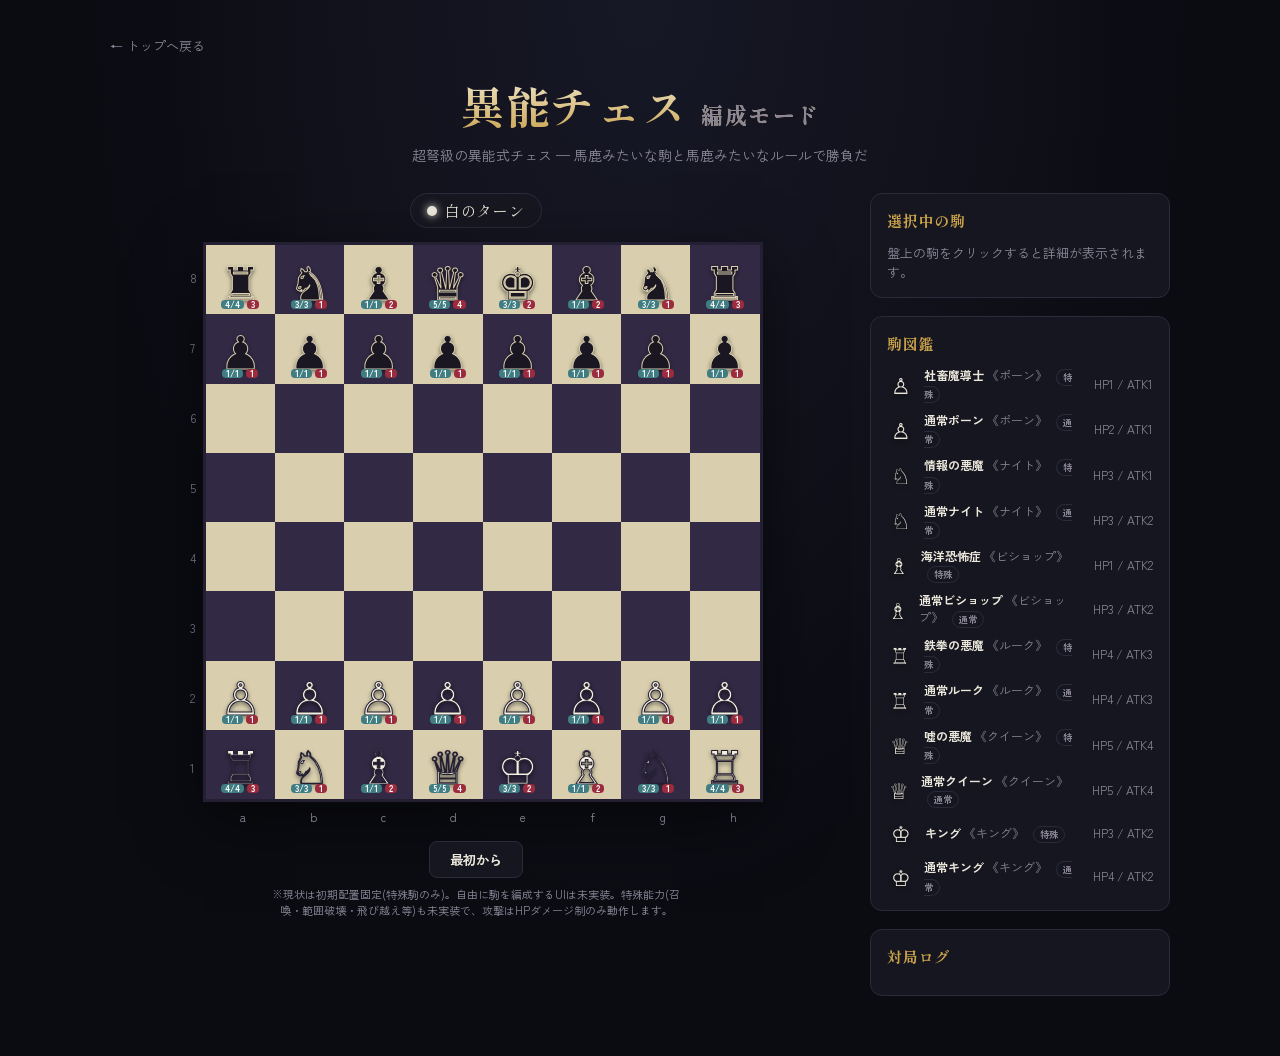
==== formation.html @ 1165e55d "Add files via upload" ====
<!DOCTYPE html>
<html lang="ja">
<head>
<meta charset="UTF-8">
<meta name="viewport" content="width=device-width, initial-scale=1.0">
<title>異能チェス - 編成モード</title>
<link rel="preconnect" href="https://fonts.googleapis.com">
<link rel="preconnect" href="https://fonts.gstatic.com" crossorigin>
<link href="https://fonts.googleapis.com/css2?family=Shippori+Mincho:wght@500;700&family=Zen+Kaku+Gothic+New:wght@400;500;700&display=swap" rel="stylesheet">
<link rel="stylesheet" href="common.css">
<link rel="stylesheet" href="board.css">
</head>
<body>
  <div class="app">
    <a class="nav-back" href="index.html">← トップへ戻る</a>

    <header class="app-header">
      <h1 class="title">異能チェス <span style="font-size: 0.5em; color: var(--text-muted);">編成モード</span></h1>
      <p class="subtitle">超弩級の異能式チェス — 馬鹿みたいな駒と馬鹿みたいなルールで勝負だ</p>
    </header>

    <main class="layout">
      <section class="board-area">
        <div class="turn-banner" id="turnBanner">
          <span class="turn-dot" id="turnDot"></span>
          <span id="turnText">白のターン</span>
        </div>

        <div class="board-wrap">
          <div class="rank-labels" id="rankLabels"></div>
          <div class="board" id="board"></div>
        </div>
        <div class="file-labels" id="fileLabels"></div>

        <div class="board-controls">
          <button id="resetBtn" class="btn">最初から</button>
          <span class="note">※現状は初期配置固定(特殊駒のみ)。自由に駒を編成するUIは未実装。特殊能力(召喚・範囲破壊・飛び越え等)も未実装で、攻撃はHPダメージ制のみ動作します。</span>
        </div>
      </section>

      <aside class="side-panel">
        <div class="panel-block" id="selectedPanel">
          <h2 class="panel-heading">選択中の駒</h2>
          <div class="empty-state" id="selectedEmpty">盤上の駒をクリックすると詳細が表示されます。</div>
          <div class="piece-detail" id="selectedDetail" hidden>
            <div class="detail-row">
              <span class="piece-glyph" id="detailGlyph"></span>
              <div>
                <div class="detail-name" id="detailName"></div>
                <div class="detail-role" id="detailRole"></div>
              </div>
            </div>
            <div class="stat-row">
              <span class="stat hp">HP <b id="detailHp"></b></span>
              <span class="stat atk">ATK <b id="detailAtk"></b></span>
              <span class="tentative-badge" id="detailTentative" hidden>ステータス仮</span>
            </div>
            <p class="ability-text" id="detailAbility"></p>
          </div>
        </div>

        <div class="panel-block">
          <h2 class="panel-heading">駒図鑑</h2>
          <ul class="roster" id="roster"></ul>
        </div>

        <div class="panel-block">
          <h2 class="panel-heading">対局ログ</h2>
          <ol class="log" id="log"></ol>
        </div>
      </aside>
    </main>
  </div>

  <script src="engine.js"></script>
</body>
</html>
---- common.css ----
/* ============================================================
   共通スタイル：全ページで読み込む。デザイントークン・基本レイアウト・
   トップページ/各モードページ共通のUI部品(ボタン、戻るリンク等)
   ============================================================ */
:root {
  --bg: #0b0c12;
  --panel: #15161f;
  --panel-border: #2a2b3a;
  --board-light: #d9cfae;
  --board-dark: #322a45;
  --board-dark-edge: #241f33;
  --accent-gold: #c9a24b;
  --accent-red: #9c2b3d;
  --accent-teal: #3f7d82;
  --text-primary: #ece7db;
  --text-muted: #8b8798;
  --font-display: "Shippori Mincho", serif;
  --font-body: "Zen Kaku Gothic New", sans-serif;
}

* { box-sizing: border-box; }

body {
  margin: 0;
  background: radial-gradient(ellipse at top, #171826 0%, var(--bg) 60%);
  color: var(--text-primary);
  font-family: var(--font-body);
  min-height: 100vh;
}

.app {
  max-width: 1100px;
  margin: 0 auto;
  padding: 32px 20px 60px;
}

.app-header {
  text-align: center;
  margin-bottom: 28px;
}

.title {
  font-family: var(--font-display);
  font-weight: 700;
  font-size: clamp(28px, 5vw, 44px);
  margin: 0 0 8px;
  letter-spacing: 0.04em;
  background: linear-gradient(180deg, #f1e9d2, var(--accent-gold));
  -webkit-background-clip: text;
  background-clip: text;
  color: transparent;
}

.subtitle {
  margin: 0;
  color: var(--text-muted);
  font-size: 14px;
}

.btn {
  font-family: var(--font-body);
  font-weight: 700;
  background: var(--panel);
  border: 1px solid var(--panel-border);
  color: var(--text-primary);
  padding: 8px 20px;
  border-radius: 8px;
  cursor: pointer;
  transition: border-color 0.15s ease;
}
.btn:hover { border-color: var(--accent-gold); }
.btn:focus-visible { outline: 2px solid var(--accent-gold); outline-offset: 2px; }

.nav-back {
  display: inline-flex;
  align-items: center;
  gap: 6px;
  font-size: 13px;
  color: var(--text-muted);
  text-decoration: none;
  margin-bottom: 18px;
  transition: color 0.15s ease;
}
.nav-back:hover { color: var(--accent-gold); }
---- board.css ----
/* ============================================================
   盤面ゲーム画面専用スタイル(編成モード等、実際に対局する画面で使用)
   common.css を先に読み込んだ上でこのファイルを読み込む想定
   ============================================================ */
.layout {
  display: grid;
  grid-template-columns: minmax(0, 1fr) 300px;
  gap: 28px;
  align-items: start;
}

.board-area {
  display: flex;
  flex-direction: column;
  align-items: center;
}

.turn-banner {
  display: flex;
  align-items: center;
  gap: 8px;
  font-family: var(--font-display);
  font-size: 15px;
  letter-spacing: 0.06em;
  margin-bottom: 14px;
  padding: 6px 16px;
  border: 1px solid var(--panel-border);
  border-radius: 999px;
  background: var(--panel);
}

.turn-dot {
  width: 10px;
  height: 10px;
  border-radius: 50%;
  background: var(--text-primary);
  box-shadow: 0 0 8px var(--text-primary);
}
.turn-dot.black { background: #1a1a22; box-shadow: 0 0 8px #000; border: 1px solid #555; }

.board-wrap {
  display: flex;
  gap: 6px;
}

.rank-labels {
  display: grid;
  grid-template-rows: repeat(8, 1fr);
  font-size: 12px;
  color: var(--text-muted);
}
.rank-labels span {
  display: flex;
  align-items: center;
  height: calc((min(72vw, 560px)) / 8);
}

.board {
  --cell: min(72vw, 560px);
  width: var(--cell);
  height: var(--cell);
  display: grid;
  grid-template-columns: repeat(8, 1fr);
  grid-template-rows: repeat(8, 1fr);
  border: 3px solid var(--board-dark-edge);
  box-shadow: 0 20px 60px rgba(0,0,0,0.5);
}

.file-labels {
  width: min(72vw, 560px);
  display: grid;
  grid-template-columns: repeat(8, 1fr);
  font-size: 12px;
  color: var(--text-muted);
  text-align: center;
  margin-top: 6px;
  margin-left: 24px;
}

.cell {
  position: relative;
  display: flex;
  align-items: center;
  justify-content: center;
  cursor: pointer;
  user-select: none;
}
.cell.light { background: var(--board-light); }
.cell.dark { background: var(--board-dark); }

.cell.selectable::after {
  content: "";
  position: absolute;
  width: 26%;
  height: 26%;
  border-radius: 50%;
  background: rgba(201, 162, 75, 0.55);
}
.cell.selectable.has-piece::after {
  width: 90%;
  height: 90%;
  border-radius: 8px;
  background: transparent;
  border: 3px solid rgba(156, 43, 61, 0.75);
}
.cell.selected { outline: 3px solid var(--accent-gold); outline-offset: -3px; }

@keyframes damagePulse {
  0% { box-shadow: inset 0 0 0 8px rgba(156, 43, 61, 0.85); }
  100% { box-shadow: inset 0 0 0 0px rgba(156, 43, 61, 0); }
}
.cell.damage-flash { animation: damagePulse 0.7s ease-out; }

.piece {
  position: relative;
  display: flex;
  flex-direction: column;
  align-items: center;
  line-height: 1;
  pointer-events: none;
}
.piece-glyph {
  font-size: min(9vw, 46px);
  filter: drop-shadow(0 2px 2px rgba(0,0,0,0.5));
}
.piece.white .piece-glyph { color: #f4efe0; -webkit-text-stroke: 1px #241f33; }
.piece.black .piece-glyph { color: #1a1622; -webkit-text-stroke: 1px #d9cfae; }

.piece-stats {
  position: absolute;
  bottom: -6px;
  display: flex;
  gap: 3px;
  font-size: 9px;
  font-family: var(--font-body);
  font-weight: 700;
}
.piece-stats .hp, .piece-stats .atk {
  padding: 0 4px;
  border-radius: 4px;
  color: #fff;
}
.piece-stats .hp { background: var(--accent-teal); }
.piece-stats .atk { background: var(--accent-red); }

.board-controls {
  margin-top: 16px;
  display: flex;
  flex-direction: column;
  align-items: center;
  gap: 8px;
  text-align: center;
}

.note {
  font-size: 11px;
  color: var(--text-muted);
  max-width: 420px;
}

.side-panel {
  display: flex;
  flex-direction: column;
  gap: 18px;
}

.panel-block {
  background: var(--panel);
  border: 1px solid var(--panel-border);
  border-radius: 12px;
  padding: 16px;
}

.panel-heading {
  font-family: var(--font-display);
  font-size: 15px;
  letter-spacing: 0.05em;
  margin: 0 0 12px;
  color: var(--accent-gold);
}

.empty-state {
  font-size: 13px;
  color: var(--text-muted);
}

.detail-row {
  display: flex;
  align-items: center;
  gap: 12px;
  margin-bottom: 10px;
}
.detail-row .piece-glyph {
  font-size: 34px;
  color: var(--text-primary);
}
.detail-name {
  font-weight: 700;
  font-size: 15px;
}
.detail-role {
  font-size: 12px;
  color: var(--text-muted);
}

.stat-row {
  display: flex;
  align-items: center;
  gap: 8px;
  margin-bottom: 10px;
  flex-wrap: wrap;
}
.stat {
  font-size: 12px;
  font-weight: 700;
  padding: 3px 8px;
  border-radius: 6px;
  color: #fff;
}
.stat.hp { background: var(--accent-teal); }
.stat.atk { background: var(--accent-red); }

.tentative-badge {
  font-size: 10px;
  color: var(--text-muted);
  border: 1px solid var(--panel-border);
  padding: 2px 6px;
  border-radius: 999px;
}

.ability-text {
  font-size: 12.5px;
  line-height: 1.6;
  color: var(--text-primary);
  margin: 0;
}

.roster {
  list-style: none;
  margin: 0;
  padding: 0;
  display: flex;
  flex-direction: column;
  gap: 10px;
}
.roster li {
  display: flex;
  align-items: center;
  gap: 10px;
  font-size: 12px;
}
.roster .piece-glyph {
  font-size: 22px;
  width: 28px;
  text-align: center;
  color: var(--text-primary);
}
.roster .roster-name { font-weight: 700; }
.roster .roster-stats { color: var(--text-muted); margin-left: auto; white-space: nowrap; }
.roster-tag {
  font-size: 9px;
  margin-left: 6px;
  padding: 1px 6px;
  border: 1px solid var(--panel-border);
  border-radius: 999px;
  color: var(--text-muted);
  vertical-align: middle;
}

.log {
  margin: 0;
  padding-left: 18px;
  font-size: 12px;
  color: var(--text-muted);
  max-height: 180px;
  overflow-y: auto;
}
.log li { margin-bottom: 4px; }

@media (max-width: 820px) {
  .layout { grid-template-columns: 1fr; }
  .rank-labels span { height: calc((min(88vw, 560px)) / 8); }
  .board { --cell: min(88vw, 560px); }
  .file-labels { width: min(88vw, 560px); }
}
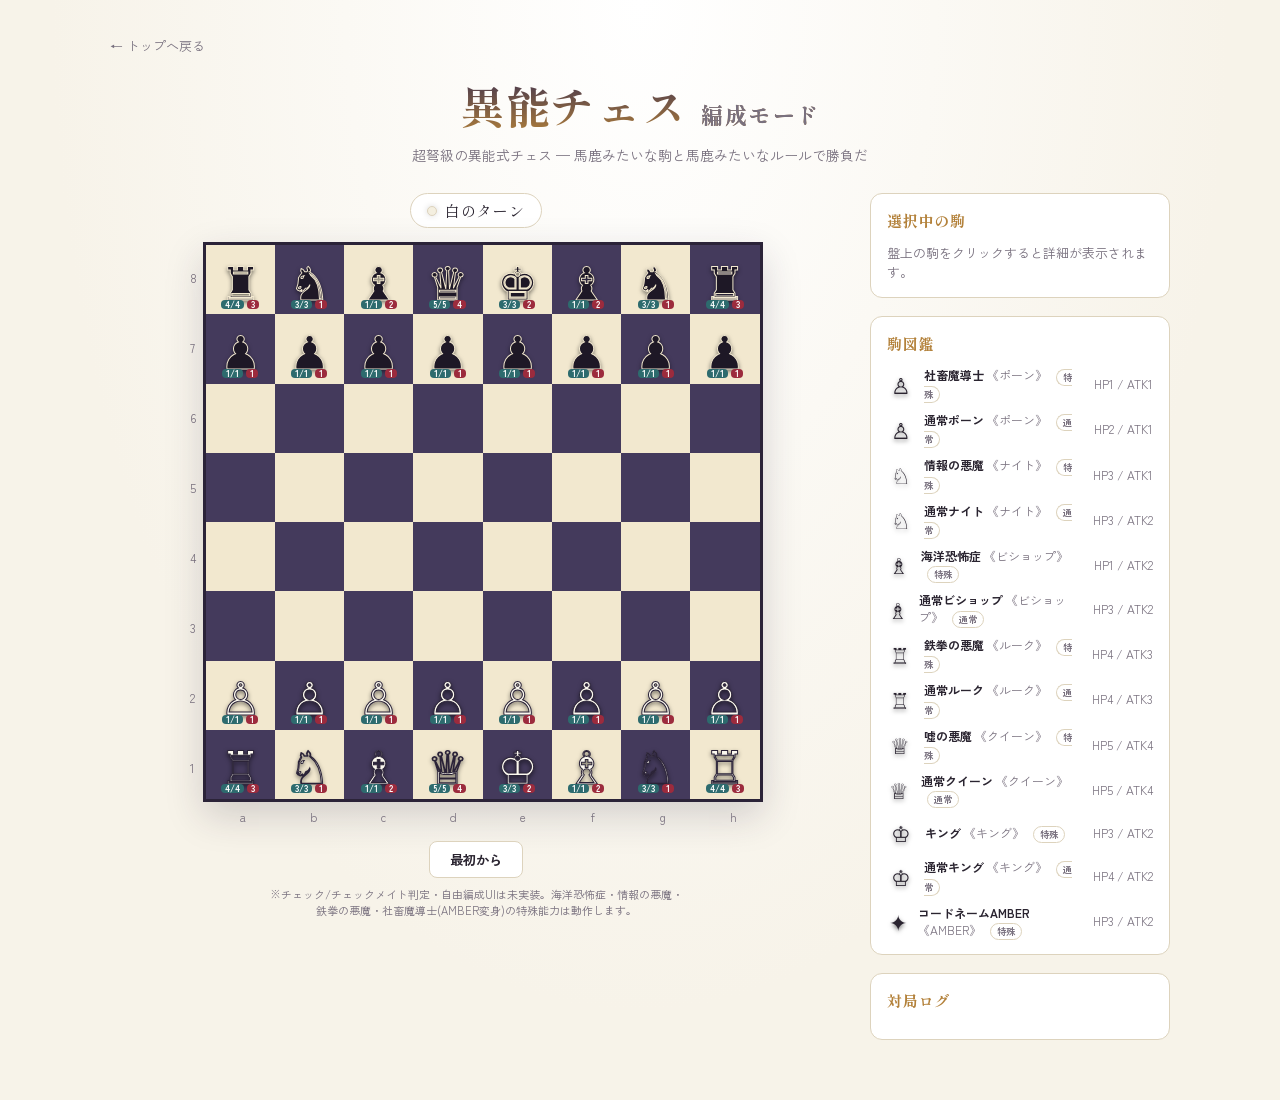
==== commit d6a5053d: "Add files via upload" ====
--- a/formation.html
+++ b/formation.html
@@ -34,7 +34,8 @@
 
         <div class="board-controls">
           <button id="resetBtn" class="btn">最初から</button>
-          <span class="note">※現状は初期配置固定(特殊駒のみ)。自由に駒を編成するUIは未実装。特殊能力(召喚・範囲破壊・飛び越え等)も未実装で、攻撃はHPダメージ制のみ動作します。</span>
+          <button id="skipBonusBtn" class="btn" hidden>行動終了(2回目を使わない)</button>
+          <span class="note">※チェック/チェックメイト判定・自由編成UIは未実装。海洋恐怖症・情報の悪魔・鉄拳の悪魔・社畜魔導士(AMBER変身)の特殊能力は動作します。</span>
         </div>
       </section>
 
@@ -72,6 +73,18 @@
     </main>
   </div>
 
+  <div class="modal-overlay" id="promotionModal" hidden>
+    <div class="modal-box">
+      <h3 class="modal-title">コードネームAMBER 変身 — 動きを選択</h3>
+      <div class="modal-choices">
+        <button class="btn modal-choice" data-move="Q">クイーン型</button>
+        <button class="btn modal-choice" data-move="R">ルーク型</button>
+        <button class="btn modal-choice" data-move="B">ビショップ型</button>
+        <button class="btn modal-choice" data-move="N">ナイト型</button>
+      </div>
+    </div>
+  </div>
+
   <script src="engine.js"></script>
 </body>
 </html>
--- a/common.css
+++ b/common.css
@@ -3,17 +3,17 @@
    トップページ/各モードページ共通のUI部品(ボタン、戻るリンク等)
    ============================================================ */
 :root {
-  --bg: #0b0c12;
-  --panel: #15161f;
-  --panel-border: #2a2b3a;
-  --board-light: #d9cfae;
-  --board-dark: #322a45;
-  --board-dark-edge: #241f33;
-  --accent-gold: #c9a24b;
+  --bg: #f7f3e9;
+  --panel: #ffffff;
+  --panel-border: #ddd3bd;
+  --board-light: #f2e8cf;
+  --board-dark: #443a5c;
+  --board-dark-edge: #2b2338;
+  --accent-gold: #b3813a;
   --accent-red: #9c2b3d;
-  --accent-teal: #3f7d82;
-  --text-primary: #ece7db;
-  --text-muted: #8b8798;
+  --accent-teal: #2d6b6e;
+  --text-primary: #2a2430;
+  --text-muted: #79717f;
   --font-display: "Shippori Mincho", serif;
   --font-body: "Zen Kaku Gothic New", sans-serif;
 }
@@ -22,7 +22,7 @@
 
 body {
   margin: 0;
-  background: radial-gradient(ellipse at top, #171826 0%, var(--bg) 60%);
+  background: radial-gradient(ellipse at top, #ffffff 0%, var(--bg) 65%);
   color: var(--text-primary);
   font-family: var(--font-body);
   min-height: 100vh;
@@ -45,7 +45,7 @@
   font-size: clamp(28px, 5vw, 44px);
   margin: 0 0 8px;
   letter-spacing: 0.04em;
-  background: linear-gradient(180deg, #f1e9d2, var(--accent-gold));
+  background: linear-gradient(180deg, #3d3150, var(--accent-gold));
   -webkit-background-clip: text;
   background-clip: text;
   color: transparent;
--- a/board.css
+++ b/board.css
@@ -33,10 +33,11 @@
   width: 10px;
   height: 10px;
   border-radius: 50%;
-  background: var(--text-primary);
-  box-shadow: 0 0 8px var(--text-primary);
-}
-.turn-dot.black { background: #1a1a22; box-shadow: 0 0 8px #000; border: 1px solid #555; }
+  background: #f4efe0;
+  border: 1px solid var(--panel-border);
+  box-shadow: 0 0 6px rgba(0, 0, 0, 0.15);
+}
+.turn-dot.black { background: #2b2338; box-shadow: 0 0 6px rgba(0, 0, 0, 0.35); border: 1px solid #4a4356; }
 
 .board-wrap {
   display: flex;
@@ -63,7 +64,7 @@
   grid-template-columns: repeat(8, 1fr);
   grid-template-rows: repeat(8, 1fr);
   border: 3px solid var(--board-dark-edge);
-  box-shadow: 0 20px 60px rgba(0,0,0,0.5);
+  box-shadow: 0 14px 36px rgba(43, 35, 56, 0.18);
 }
 
 .file-labels {
@@ -123,8 +124,8 @@
   font-size: min(9vw, 46px);
   filter: drop-shadow(0 2px 2px rgba(0,0,0,0.5));
 }
-.piece.white .piece-glyph { color: #f4efe0; -webkit-text-stroke: 1px #241f33; }
-.piece.black .piece-glyph { color: #1a1622; -webkit-text-stroke: 1px #d9cfae; }
+.piece.white .piece-glyph { color: #fbf8ee; -webkit-text-stroke: 1px #2b2338; }
+.piece.black .piece-glyph { color: #1e1826; -webkit-text-stroke: 1px #f2e8cf; }
 
 .piece-stats {
   position: absolute;
@@ -283,3 +284,41 @@
   .board { --cell: min(88vw, 560px); }
   .file-labels { width: min(88vw, 560px); }
 }
+
+.modal-overlay {
+  position: fixed;
+  inset: 0;
+  background: rgba(30, 24, 38, 0.45);
+  display: flex;
+  align-items: center;
+  justify-content: center;
+  padding: 20px;
+  z-index: 50;
+}
+.modal-overlay[hidden] { display: none; }
+
+.modal-box {
+  background: var(--panel);
+  border: 1px solid var(--panel-border);
+  border-radius: 14px;
+  padding: 26px;
+  max-width: 360px;
+  width: 100%;
+  text-align: center;
+  box-shadow: 0 18px 50px rgba(30, 24, 38, 0.25);
+}
+
+.modal-title {
+  font-family: var(--font-display);
+  font-size: 15px;
+  letter-spacing: 0.03em;
+  margin: 0 0 18px;
+  color: var(--accent-gold);
+}
+
+.modal-choices {
+  display: flex;
+  flex-wrap: wrap;
+  gap: 10px;
+  justify-content: center;
+}
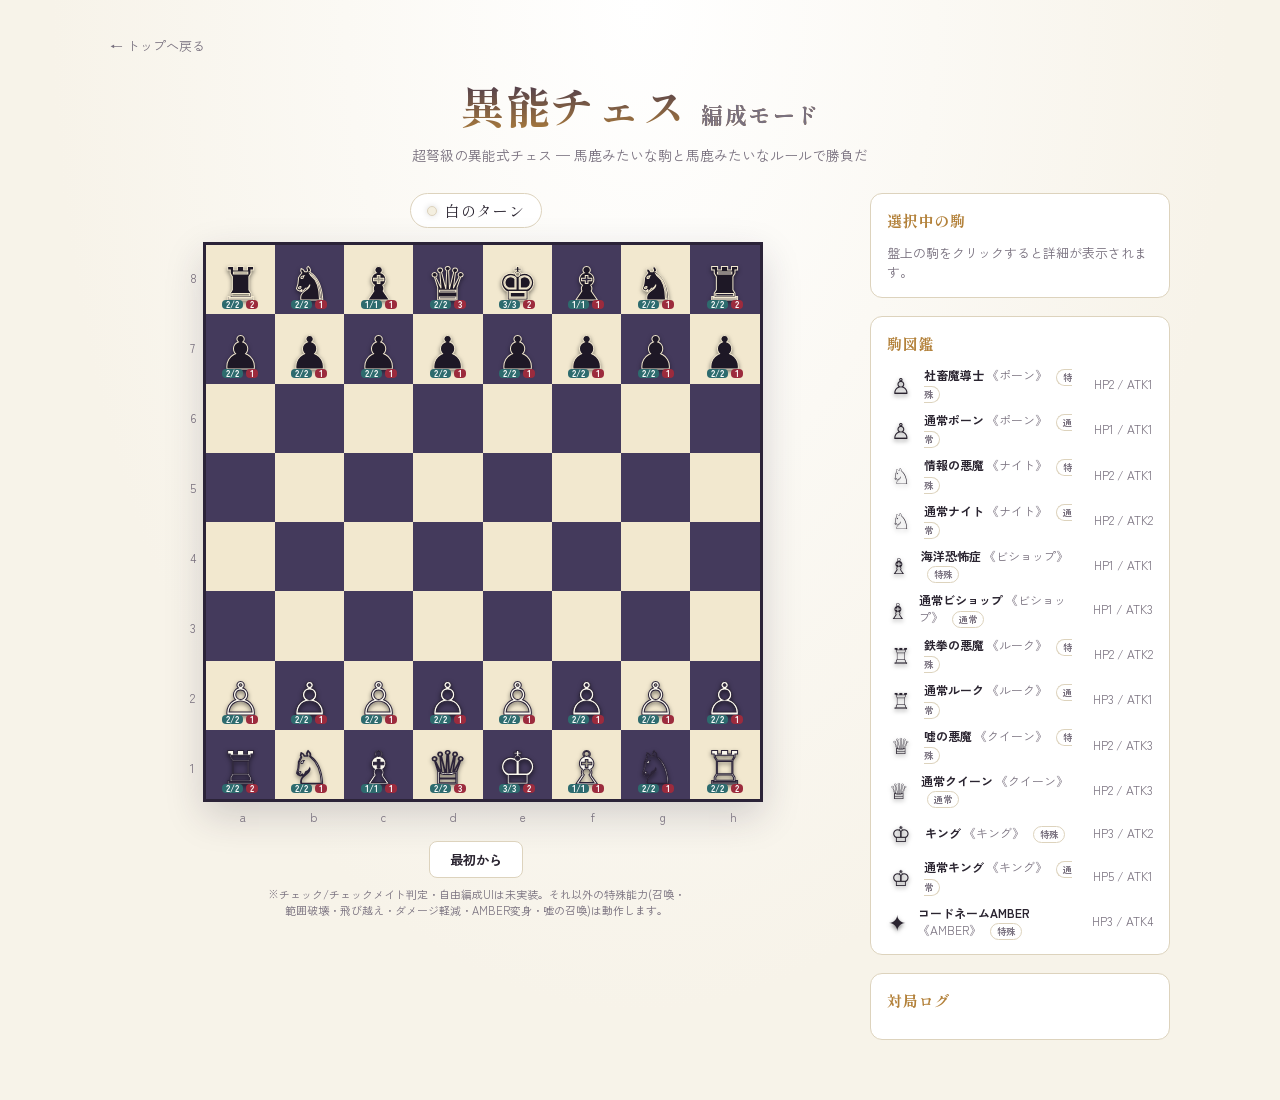
==== commit c2238580: "Add files via upload" ====
--- a/formation.html
+++ b/formation.html
@@ -35,7 +35,8 @@
         <div class="board-controls">
           <button id="resetBtn" class="btn">最初から</button>
           <button id="skipBonusBtn" class="btn" hidden>行動終了(2回目を使わない)</button>
-          <span class="note">※チェック/チェックメイト判定・自由編成UIは未実装。海洋恐怖症・情報の悪魔・鉄拳の悪魔・社畜魔導士(AMBER変身)の特殊能力は動作します。</span>
+          <button id="summonUsoBtn" class="btn" hidden>「嘘」を召喚(3〜6段目に配置)</button>
+          <span class="note">※チェック/チェックメイト判定・自由編成UIは未実装。それ以外の特殊能力(召喚・範囲破壊・飛び越え・ダメージ軽減・AMBER変身・嘘の召喚)は動作します。</span>
         </div>
       </section>
 
